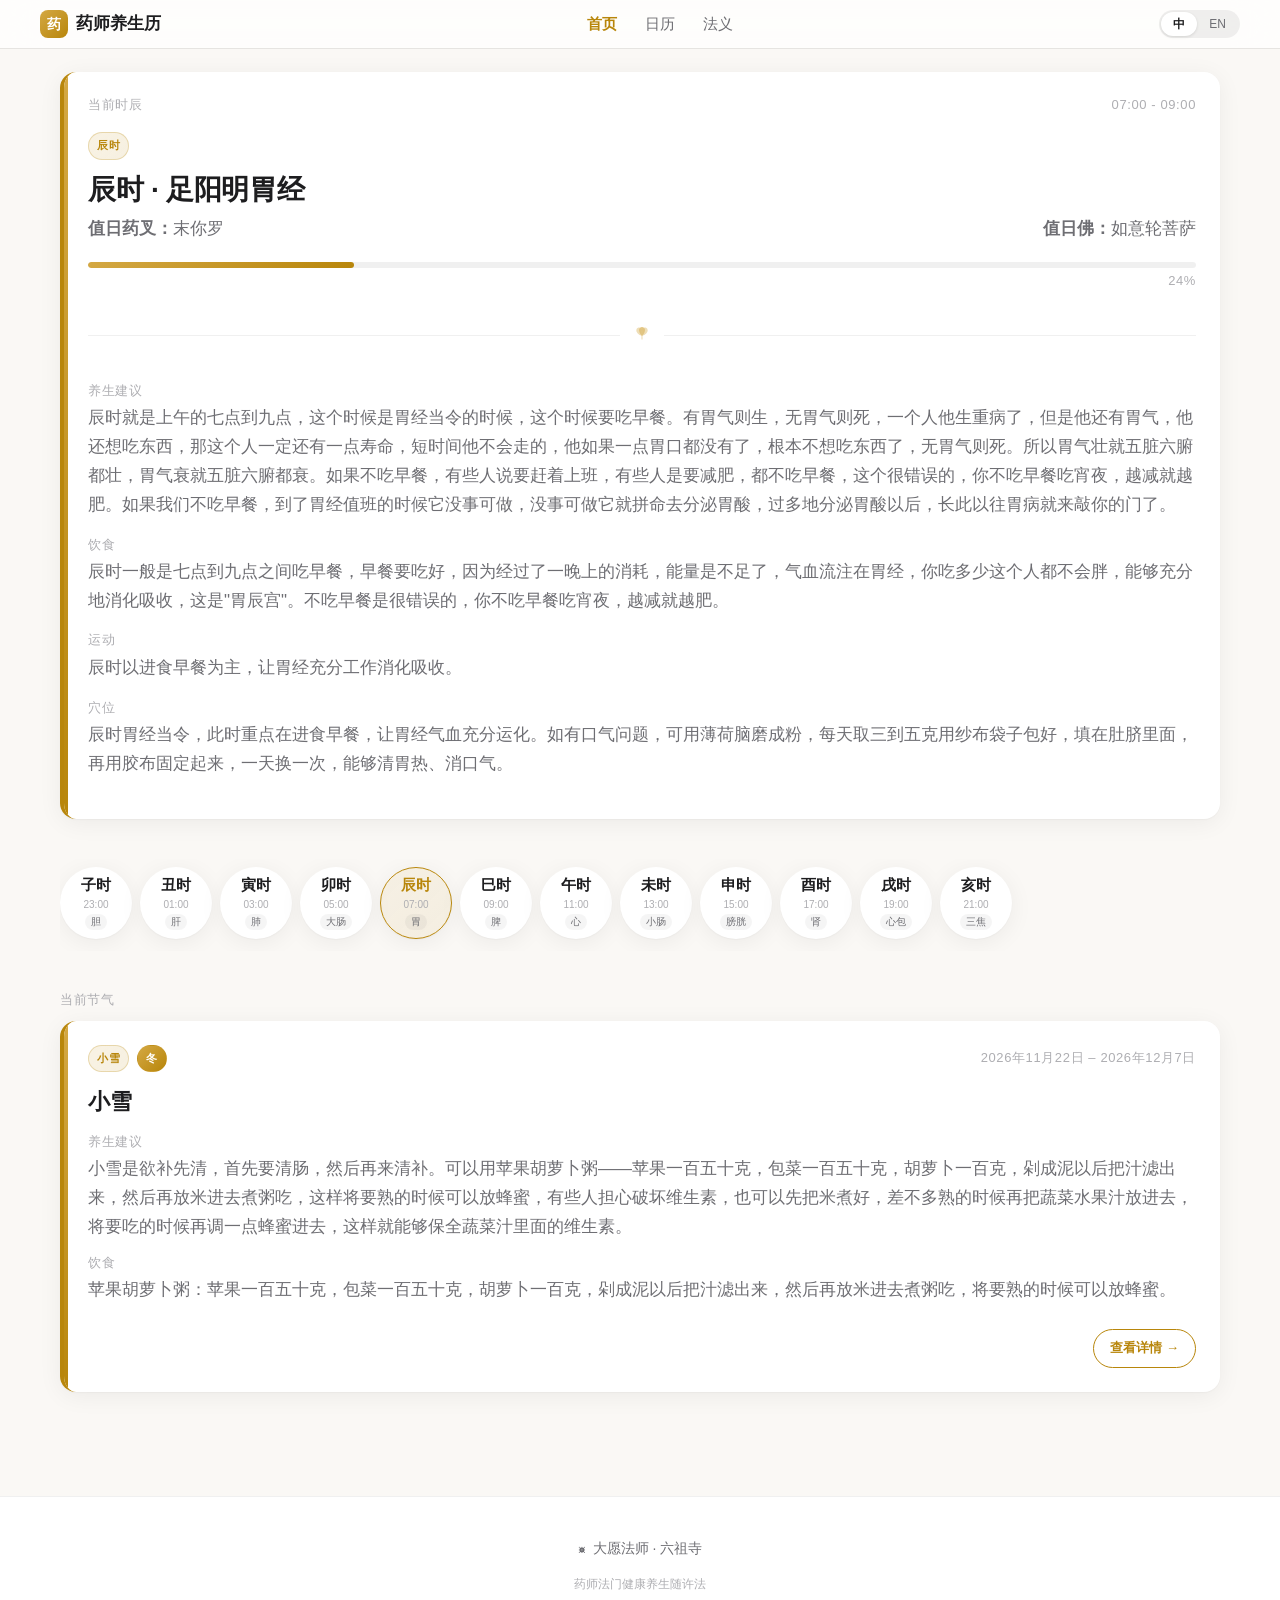
==== index.html @ 03f1bae2 "feat: add home page with shichen hero, timeline, and jieqi card Co-Authored-By: Claude Opus 4.6 (1M " ====
<!DOCTYPE html>
<html lang="zh-CN">
<head>
  <meta charset="UTF-8">
  <meta name="viewport" content="width=device-width, initial-scale=1.0">
  <title>药师法门 · 养生 | Medicine Buddha Wellness</title>
  <link rel="stylesheet" href="css/style.css">
</head>
<body>
  <nav id="main-nav" class="nav"></nav>

  <main class="page-container fade-in">
    <section id="shichen-hero" class="section"></section>
    <section id="shichen-timeline" class="section"></section>
    <section id="jieqi-card" class="section"></section>
  </main>

  <footer id="footer" class="footer"></footer>
  <nav id="bottom-nav" class="bottom-nav"></nav>

  <script type="module">
    import { renderNav, renderFooter } from './js/app.js';
    import { renderShichenHero, renderShichenTimeline, startAutoRefresh } from './js/shichen.js';
    import { renderJieqiCard } from './js/jieqi.js';

    renderNav('home');
    renderShichenHero();
    renderShichenTimeline();
    renderJieqiCard();
    renderFooter();
    startAutoRefresh();

    document.addEventListener('langchange', () => {
      renderNav('home');
      renderShichenHero();
      renderShichenTimeline();
      renderJieqiCard();
      renderFooter();
    });
  </script>
</body>
</html>
---- css/style.css ----
/* ============================================================
   Yaoshi Health Calendar — Design System
   Apple-inspired gold/white theme
   ============================================================ */

/* ============================================================
   1. CSS CUSTOM PROPERTIES (DESIGN TOKENS)
   ============================================================ */

:root {
  /* Colors — Gold */
  --color-gold-primary: #B8860B;
  --color-gold-light: #D4A843;
  --color-gold-gradient: linear-gradient(135deg, #D4A843, #B8860B);
  --color-gold-gradient-reverse: linear-gradient(135deg, #B8860B, #D4A843);
  --color-cream: #F5ECD7;

  /* Colors — Neutrals */
  --color-bg-page: #FAF8F5;
  --color-bg-card: #FFFFFF;
  --color-bg-frosted: rgba(255, 255, 255, 0.72);
  --color-text-primary: #1D1D1F;
  --color-text-secondary: #6E6E73;
  --color-text-tertiary: #AEAEB2;
  --color-divider: rgba(0, 0, 0, 0.06);

  /* Colors — Semantic */
  --color-success: #34C759;
  --color-warning: #FF9500;
  --color-danger: #FF3B30;

  /* Typography — Font Families */
  --font-ui: -apple-system, BlinkMacSystemFont, "SF Pro Display", "SF Pro Text",
    "PingFang SC", "Noto Sans SC", "Helvetica Neue", sans-serif;
  --font-reading: "Noto Serif SC", "Songti SC", Georgia, serif;

  /* Typography — Sizes */
  --text-large-title-size: 34px;
  --text-title-1-size: 28px;
  --text-title-2-size: 22px;
  --text-title-3-size: 20px;
  --text-body-size: 17px;
  --text-caption-size: 13px;
  --text-reading-size: 18px;

  /* Spacing */
  --space-2: 2px;
  --space-4: 4px;
  --space-6: 6px;
  --space-8: 8px;
  --space-12: 12px;
  --space-16: 16px;
  --space-20: 20px;
  --space-24: 24px;
  --space-32: 32px;
  --space-40: 40px;
  --space-48: 48px;
  --space-56: 56px;
  --space-64: 64px;
  --space-80: 80px;

  /* Border Radius */
  --radius-sm: 8px;
  --radius-md: 12px;
  --radius-card: 16px;
  --radius-lg: 20px;
  --radius-xl: 24px;
  --radius-pill: 9999px;

  /* Shadows */
  --shadow-card: 0 4px 24px rgba(0, 0, 0, 0.06), 0 1px 2px rgba(0, 0, 0, 0.04);
  --shadow-card-hover: 0 8px 32px rgba(0, 0, 0, 0.10), 0 2px 4px rgba(0, 0, 0, 0.06);
  --shadow-nav: 0 1px 0 rgba(0, 0, 0, 0.08);
  --shadow-bottom-nav: 0 -1px 0 rgba(0, 0, 0, 0.08);
  --shadow-gold: 0 4px 16px rgba(184, 134, 11, 0.24);

  /* Transitions */
  --transition-base: 350ms cubic-bezier(0.25, 0.1, 0.25, 1);
  --transition-fast: 200ms cubic-bezier(0.25, 0.1, 0.25, 1);
  --transition-slow: 500ms cubic-bezier(0.25, 0.1, 0.25, 1);

  /* Layout */
  --nav-height: 48px;
  --bottom-nav-height: 56px;
  --content-max-width: 1200px;
  --sidebar-width: 260px;

  /* Z-index */
  --z-base: 1;
  --z-card: 10;
  --z-nav: 100;
  --z-bottom-nav: 100;
  --z-overlay: 200;
  --z-modal: 300;
}

/* ============================================================
   2. RESET & BASE STYLES
   ============================================================ */

*,
*::before,
*::after {
  box-sizing: border-box;
  margin: 0;
  padding: 0;
}

html {
  font-size: 16px;
  scroll-behavior: smooth;
  -webkit-text-size-adjust: 100%;
  text-size-adjust: 100%;
}

body {
  font-family: var(--font-ui);
  font-size: var(--text-body-size);
  font-weight: 400;
  line-height: 1.6;
  color: var(--color-text-primary);
  background-color: var(--color-bg-page);
  -webkit-font-smoothing: antialiased;
  -moz-osx-font-smoothing: grayscale;
  min-height: 100vh;
}

img,
video {
  max-width: 100%;
  height: auto;
  display: block;
}

a {
  color: var(--color-gold-primary);
  text-decoration: none;
  transition: color var(--transition-fast);
}

a:hover {
  color: var(--color-gold-light);
}

ul,
ol {
  list-style: none;
}

button {
  font-family: inherit;
  cursor: pointer;
  border: none;
  background: none;
  padding: 0;
}

input,
select,
textarea {
  font-family: inherit;
  font-size: inherit;
}

/* Focus visible — accessibility */
:focus-visible {
  outline: 2px solid var(--color-gold-primary);
  outline-offset: 2px;
  border-radius: var(--radius-sm);
}

/* ============================================================
   3. TYPOGRAPHY CLASSES
   ============================================================ */

.large-title {
  font-family: var(--font-ui);
  font-size: var(--text-large-title-size);
  font-weight: 700;
  letter-spacing: -0.4px;
  line-height: 1.2;
  color: var(--color-text-primary);
}

.title-1 {
  font-family: var(--font-ui);
  font-size: var(--text-title-1-size);
  font-weight: 700;
  letter-spacing: -0.3px;
  line-height: 1.25;
  color: var(--color-text-primary);
}

.title-2 {
  font-family: var(--font-ui);
  font-size: var(--text-title-2-size);
  font-weight: 700;
  letter-spacing: -0.2px;
  line-height: 1.3;
  color: var(--color-text-primary);
}

.title-3 {
  font-family: var(--font-ui);
  font-size: var(--text-title-3-size);
  font-weight: 600;
  letter-spacing: -0.1px;
  line-height: 1.35;
  color: var(--color-text-primary);
}

.body-text {
  font-family: var(--font-ui);
  font-size: var(--text-body-size);
  font-weight: 400;
  line-height: 1.6;
  color: var(--color-text-primary);
}

.caption {
  font-family: var(--font-ui);
  font-size: var(--text-caption-size);
  font-weight: 400;
  line-height: 1.4;
  letter-spacing: 0.6px;
  text-transform: uppercase;
  color: var(--color-text-tertiary);
}

.reading-text {
  font-family: var(--font-reading);
  font-size: var(--text-reading-size);
  font-weight: 400;
  line-height: 1.8;
  color: var(--color-text-primary);
}

/* Text color utilities */
.text-primary   { color: var(--color-text-primary); }
.text-secondary { color: var(--color-text-secondary); }
.text-tertiary  { color: var(--color-text-tertiary); }
.text-gold      { color: var(--color-gold-primary); }

/* ============================================================
   4. NAVIGATION BAR
   ============================================================ */

.nav {
  position: fixed;
  top: 0;
  left: 0;
  right: 0;
  z-index: var(--z-nav);
  height: var(--nav-height);
  background: var(--color-bg-frosted);
  -webkit-backdrop-filter: blur(20px) saturate(180%);
  backdrop-filter: blur(20px) saturate(180%);
  box-shadow: var(--shadow-nav);
  display: flex;
  align-items: center;
  padding: 0 var(--space-20);
}

.nav__inner {
  display: flex;
  align-items: center;
  justify-content: space-between;
  width: 100%;
  max-width: var(--content-max-width);
  margin: 0 auto;
}

.nav__logo {
  display: flex;
  align-items: center;
  gap: var(--space-8);
  text-decoration: none;
}

.nav__logo-icon {
  width: 28px;
  height: 28px;
  background: var(--color-gold-gradient);
  border-radius: var(--radius-sm);
  display: flex;
  align-items: center;
  justify-content: center;
  color: #fff;
  font-size: 14px;
  font-weight: 700;
  flex-shrink: 0;
}

.nav__logo-text {
  font-size: 17px;
  font-weight: 600;
  color: var(--color-text-primary);
  letter-spacing: -0.1px;
}

.nav__links {
  display: flex;
  align-items: center;
  gap: var(--space-4);
}

.nav__link {
  font-size: 15px;
  font-weight: 500;
  color: var(--color-text-secondary);
  padding: var(--space-6) var(--space-12);
  border-radius: var(--radius-sm);
  transition: color var(--transition-fast), background var(--transition-fast);
  text-decoration: none;
}

.nav__link:hover {
  color: var(--color-text-primary);
  background: rgba(0, 0, 0, 0.04);
}

.nav__link--active {
  color: var(--color-gold-primary);
  font-weight: 600;
}

.nav__link--active:hover {
  color: var(--color-gold-primary);
  background: rgba(184, 134, 11, 0.06);
}

/* Language segmented control */
.lang-toggle {
  display: flex;
  align-items: center;
  background: rgba(0, 0, 0, 0.06);
  border-radius: var(--radius-pill);
  padding: 2px;
  gap: 0;
}

.lang-toggle__btn {
  font-family: var(--font-ui);
  font-size: 12px;
  font-weight: 500;
  color: var(--color-text-secondary);
  padding: 4px 12px;
  border-radius: var(--radius-pill);
  cursor: pointer;
  border: none;
  background: none;
  transition: background var(--transition-fast), color var(--transition-fast);
  white-space: nowrap;
  line-height: 1.4;
}

.lang-toggle__btn:hover {
  color: var(--color-text-primary);
}

.lang-toggle__btn--active {
  background: var(--color-bg-card);
  color: var(--color-text-primary);
  font-weight: 600;
  box-shadow: 0 1px 3px rgba(0, 0, 0, 0.12);
}

/* ============================================================
   5. CARD STYLES
   ============================================================ */

/* Base card */
.card {
  background: var(--color-bg-card);
  border-radius: var(--radius-card);
  box-shadow: var(--shadow-card);
  overflow: hidden;
  transition: transform var(--transition-base), box-shadow var(--transition-base);
}

.card:hover {
  transform: translateY(-2px);
  box-shadow: var(--shadow-card-hover);
}

.card:active {
  transform: scale(0.98);
  transition-duration: var(--transition-fast);
}

.card__body {
  padding: var(--space-20);
}

.card__header {
  padding: var(--space-20) var(--space-20) 0;
}

.card__footer {
  padding: 0 var(--space-20) var(--space-20);
}

/* Hero card — gold gradient left border */
.card--hero {
  position: relative;
  border-left: 4px solid transparent;
  background-clip: padding-box;
}

.card--hero::before {
  content: "";
  position: absolute;
  inset: 0;
  left: -4px;
  border-radius: var(--radius-card);
  background: var(--color-gold-gradient);
  z-index: -1;
}

/* Alternative hero approach using border-image */
.card--hero-border {
  border-left: 4px solid var(--color-gold-primary);
  background: var(--color-bg-card);
  border-radius: var(--radius-card);
  box-shadow: var(--shadow-card);
  overflow: hidden;
  transition: transform var(--transition-base), box-shadow var(--transition-base);
  position: relative;
}

.card--hero-border::after {
  content: "";
  position: absolute;
  left: 0;
  top: 0;
  bottom: 0;
  width: 4px;
  background: var(--color-gold-gradient);
  border-radius: var(--radius-card) 0 0 var(--radius-card);
}

.card--hero-border:hover {
  transform: translateY(-2px);
  box-shadow: var(--shadow-card-hover);
}

/* Grouped card — inset list style */
.card--grouped {
  background: var(--color-bg-card);
  border-radius: var(--radius-card);
  box-shadow: var(--shadow-card);
  overflow: hidden;
}

.card--grouped .card-row {
  display: flex;
  align-items: center;
  padding: var(--space-16) var(--space-20);
  border-bottom: 1px solid var(--color-divider);
  transition: background var(--transition-fast);
}

.card--grouped .card-row:last-child {
  border-bottom: none;
}

.card--grouped .card-row:hover {
  background: rgba(0, 0, 0, 0.02);
}

/* Frosted glass card */
.card--frosted {
  background: var(--color-bg-frosted);
  -webkit-backdrop-filter: blur(20px) saturate(180%);
  backdrop-filter: blur(20px) saturate(180%);
  border: 1px solid rgba(255, 255, 255, 0.5);
  border-radius: var(--radius-card);
  box-shadow: var(--shadow-card);
  transition: transform var(--transition-base), box-shadow var(--transition-base);
}

.card--frosted:hover {
  transform: translateY(-2px);
  box-shadow: var(--shadow-card-hover);
}

/* Cream card */
.card--cream {
  background: var(--color-cream);
  border-radius: var(--radius-card);
  box-shadow: var(--shadow-card);
}

/* ============================================================
   6. LAYOUT UTILITIES
   ============================================================ */

/* Page container */
.page-container {
  max-width: var(--content-max-width);
  margin: 0 auto;
  padding: 0 var(--space-20);
  padding-top: calc(var(--nav-height) + var(--space-24));
  padding-bottom: var(--space-64);
}

/* On mobile, account for bottom nav */
@media (max-width: 767px) {
  .page-container {
    padding-bottom: calc(var(--bottom-nav-height) + var(--space-32));
  }
}

/* Section */
.section {
  margin-bottom: var(--space-40);
}

.section__header {
  display: flex;
  align-items: baseline;
  justify-content: space-between;
  margin-bottom: var(--space-16);
}

.section__title {
  font-size: var(--text-title-2-size);
  font-weight: 700;
  color: var(--color-text-primary);
  letter-spacing: -0.2px;
}

.section__link {
  font-size: var(--text-caption-size);
  font-weight: 500;
  color: var(--color-gold-primary);
  text-transform: uppercase;
  letter-spacing: 0.6px;
}

/* Grid utilities */
.grid-2 {
  display: grid;
  grid-template-columns: repeat(2, 1fr);
  gap: var(--space-16);
}

.grid-3 {
  display: grid;
  grid-template-columns: repeat(3, 1fr);
  gap: var(--space-16);
}

.grid-4 {
  display: grid;
  grid-template-columns: repeat(4, 1fr);
  gap: var(--space-16);
}

@media (max-width: 1023px) {
  .grid-3 { grid-template-columns: repeat(2, 1fr); }
  .grid-4 { grid-template-columns: repeat(2, 1fr); }
}

@media (max-width: 767px) {
  .grid-2 { grid-template-columns: 1fr; }
  .grid-3 { grid-template-columns: 1fr; }
  .grid-4 { grid-template-columns: repeat(2, 1fr); }
}

/* Flex utilities */
.flex-between {
  display: flex;
  align-items: center;
  justify-content: space-between;
}

.flex-center {
  display: flex;
  align-items: center;
  justify-content: center;
}

.flex-start {
  display: flex;
  align-items: center;
  justify-content: flex-start;
}

.flex-col {
  display: flex;
  flex-direction: column;
}

.gap-4  { gap: var(--space-4); }
.gap-8  { gap: var(--space-8); }
.gap-12 { gap: var(--space-12); }
.gap-16 { gap: var(--space-16); }
.gap-20 { gap: var(--space-20); }
.gap-24 { gap: var(--space-24); }

/* Spacing utilities */
.mt-8  { margin-top: var(--space-8); }
.mt-12 { margin-top: var(--space-12); }
.mt-16 { margin-top: var(--space-16); }
.mt-24 { margin-top: var(--space-24); }
.mt-32 { margin-top: var(--space-32); }
.mb-8  { margin-bottom: var(--space-8); }
.mb-12 { margin-bottom: var(--space-12); }
.mb-16 { margin-bottom: var(--space-16); }
.mb-24 { margin-bottom: var(--space-24); }
.mb-32 { margin-bottom: var(--space-32); }

/* Animations */
@keyframes fadeIn {
  from {
    opacity: 0;
    transform: translateY(12px);
  }
  to {
    opacity: 1;
    transform: translateY(0);
  }
}

@keyframes fadeInScale {
  from {
    opacity: 0;
    transform: scale(0.96);
  }
  to {
    opacity: 1;
    transform: scale(1);
  }
}

@keyframes shimmer {
  from { background-position: -200% center; }
  to   { background-position: 200% center; }
}

@keyframes spin {
  to { transform: rotate(360deg); }
}

.fade-in {
  animation: fadeIn 0.5s var(--transition-base) both;
}

.fade-in-scale {
  animation: fadeInScale 0.4s var(--transition-base) both;
}

/* Staggered delay utilities */
.delay-1 { animation-delay: 50ms; }
.delay-2 { animation-delay: 100ms; }
.delay-3 { animation-delay: 150ms; }
.delay-4 { animation-delay: 200ms; }
.delay-5 { animation-delay: 250ms; }

/* ============================================================
   7. UI COMPONENTS
   ============================================================ */

/* Gold tag / badge */
.gold-tag {
  display: inline-flex;
  align-items: center;
  gap: var(--space-4);
  padding: var(--space-4) var(--space-8);
  background: linear-gradient(135deg, rgba(212, 168, 67, 0.15), rgba(184, 134, 11, 0.12));
  border: 1px solid rgba(184, 134, 11, 0.25);
  color: var(--color-gold-primary);
  font-size: 11px;
  font-weight: 600;
  letter-spacing: 0.5px;
  text-transform: uppercase;
  border-radius: var(--radius-pill);
  white-space: nowrap;
}

.gold-tag--solid {
  background: var(--color-gold-gradient);
  border-color: transparent;
  color: #fff;
}

/* Progress bar */
.progress-bar {
  width: 100%;
  height: 6px;
  background: var(--color-divider);
  border-radius: var(--radius-pill);
  overflow: hidden;
}

.progress-bar__fill {
  height: 100%;
  background: var(--color-gold-gradient);
  border-radius: var(--radius-pill);
  transition: width var(--transition-slow);
  transform-origin: left center;
}

.progress-bar--thin {
  height: 3px;
}

.progress-bar--thick {
  height: 10px;
}

/* Reading progress bar — fixed top */
.reading-progress-bar {
  position: fixed;
  top: var(--nav-height);
  left: 0;
  right: 0;
  height: 3px;
  background: transparent;
  z-index: var(--z-nav);
}

.reading-progress-bar__fill {
  height: 100%;
  background: var(--color-gold-gradient);
  width: 0%;
  transition: width 100ms linear;
}

/* Lotus divider */
.lotus-divider {
  display: flex;
  align-items: center;
  gap: var(--space-12);
  margin: var(--space-32) 0;
  color: var(--color-text-tertiary);
}

.lotus-divider::before,
.lotus-divider::after {
  content: "";
  flex: 1;
  height: 1px;
  background: var(--color-divider);
}

.lotus-divider__icon {
  font-size: 16px;
  color: var(--color-gold-light);
  opacity: 0.7;
  flex-shrink: 0;
}

/* Thin plain divider */
.divider {
  height: 1px;
  background: var(--color-divider);
  margin: var(--space-24) 0;
}

/* Button styles */
.btn {
  display: inline-flex;
  align-items: center;
  justify-content: center;
  gap: var(--space-8);
  padding: var(--space-12) var(--space-24);
  font-family: var(--font-ui);
  font-size: 15px;
  font-weight: 600;
  border-radius: var(--radius-pill);
  cursor: pointer;
  transition: all var(--transition-fast);
  white-space: nowrap;
  border: none;
}

.btn:active {
  transform: scale(0.97);
}

.btn--gold {
  background: var(--color-gold-gradient);
  color: #fff;
  box-shadow: var(--shadow-gold);
}

.btn--gold:hover {
  box-shadow: 0 6px 20px rgba(184, 134, 11, 0.36);
  filter: brightness(1.05);
}

.btn--ghost {
  background: transparent;
  color: var(--color-gold-primary);
  border: 1.5px solid var(--color-gold-primary);
}

.btn--ghost:hover {
  background: rgba(184, 134, 11, 0.06);
}

.btn--sm {
  font-size: 13px;
  padding: var(--space-8) var(--space-16);
}

/* ============================================================
   8. MOBILE BOTTOM TAB BAR
   ============================================================ */

.bottom-nav {
  display: none; /* hidden on desktop */
  position: fixed;
  bottom: 0;
  left: 0;
  right: 0;
  z-index: var(--z-bottom-nav);
  height: var(--bottom-nav-height);
  background: var(--color-bg-frosted);
  -webkit-backdrop-filter: blur(20px) saturate(180%);
  backdrop-filter: blur(20px) saturate(180%);
  box-shadow: var(--shadow-bottom-nav);
  padding-bottom: env(safe-area-inset-bottom, 0px);
}

.bottom-nav__inner {
  display: flex;
  align-items: stretch;
  height: 100%;
}

.bottom-nav__tab {
  flex: 1;
  display: flex;
  flex-direction: column;
  align-items: center;
  justify-content: center;
  gap: 3px;
  cursor: pointer;
  text-decoration: none;
  color: var(--color-text-tertiary);
  transition: color var(--transition-fast);
  padding: var(--space-6) var(--space-4);
  min-width: 0;
  -webkit-tap-highlight-color: transparent;
}

.bottom-nav__tab:hover {
  color: var(--color-text-secondary);
}

.bottom-nav__tab--active {
  color: var(--color-gold-primary);
}

.bottom-nav__icon {
  width: 24px;
  height: 24px;
  flex-shrink: 0;
}

.bottom-nav__label {
  font-size: 10px;
  font-weight: 500;
  letter-spacing: 0.3px;
  line-height: 1;
  white-space: nowrap;
}

@media (max-width: 767px) {
  .bottom-nav {
    display: block;
  }

  /* Hide desktop nav links on mobile */
  .nav__links {
    display: none;
  }
}

/* ============================================================
   9. SHICHEN TIMELINE
   ============================================================ */

.shichen-timeline {
  display: flex;
  overflow-x: auto;
  scroll-snap-type: x mandatory;
  -webkit-overflow-scrolling: touch;
  gap: var(--space-8);
  padding: var(--space-8) 0 var(--space-12);
  scrollbar-width: none;
  -ms-overflow-style: none;
}

.shichen-timeline::-webkit-scrollbar {
  display: none;
}

.shichen-pill {
  flex-shrink: 0;
  scroll-snap-align: start;
  display: flex;
  flex-direction: column;
  align-items: center;
  gap: var(--space-4);
  padding: var(--space-8) var(--space-16);
  background: var(--color-bg-card);
  border-radius: var(--radius-pill);
  box-shadow: var(--shadow-card);
  cursor: pointer;
  transition: all var(--transition-fast);
  border: 1.5px solid transparent;
  min-width: 72px;
}

.shichen-pill:hover {
  transform: translateY(-1px);
  box-shadow: var(--shadow-card-hover);
}

.shichen-pill--active {
  border-color: var(--color-gold-primary);
  background: linear-gradient(135deg, rgba(212, 168, 67, 0.1), rgba(184, 134, 11, 0.08));
}

.shichen-pill__name {
  font-size: 15px;
  font-weight: 600;
  color: var(--color-text-primary);
}

.shichen-pill--active .shichen-pill__name {
  color: var(--color-gold-primary);
}

.shichen-pill__time {
  font-size: 11px;
  color: var(--color-text-tertiary);
  white-space: nowrap;
}

.shichen-pill__element {
  font-size: 10px;
  font-weight: 500;
  color: var(--color-text-secondary);
  background: rgba(0, 0, 0, 0.04);
  padding: 1px 6px;
  border-radius: var(--radius-pill);
}

/* ============================================================
   10. CALENDAR GRID
   ============================================================ */

.calendar-grid-wrapper {
  background: var(--color-bg-card);
  border-radius: var(--radius-card);
  box-shadow: var(--shadow-card);
  overflow: hidden;
}

/* Weekday header row */
.calendar-weekdays {
  display: grid;
  grid-template-columns: repeat(7, 1fr);
  border-bottom: 1px solid var(--color-divider);
  padding: var(--space-8) 0 var(--space-4);
}

.calendar-weekday {
  font-size: var(--text-caption-size);
  font-weight: 500;
  text-align: center;
  color: var(--color-text-tertiary);
  letter-spacing: 0.4px;
  text-transform: uppercase;
  padding: var(--space-4);
}

.calendar-weekday--weekend {
  color: var(--color-gold-light);
}

/* Calendar body grid */
.calendar-body {
  display: grid;
  grid-template-columns: repeat(7, 1fr);
}

/* Day cell */
.calendar-day {
  display: flex;
  flex-direction: column;
  align-items: center;
  justify-content: flex-start;
  gap: 2px;
  padding: var(--space-8) var(--space-4);
  min-height: 72px;
  border-bottom: 1px solid var(--color-divider);
  border-right: 1px solid var(--color-divider);
  cursor: pointer;
  transition: background var(--transition-fast);
  position: relative;
}

.calendar-day:nth-child(7n) {
  border-right: none;
}

.calendar-day:hover {
  background: rgba(0, 0, 0, 0.02);
}

.calendar-day--other-month {
  opacity: 0.3;
}

.calendar-day--weekend .calendar-day__solar {
  color: var(--color-gold-primary);
}

/* Today highlight */
.calendar-day--today {
  background: rgba(184, 134, 11, 0.04);
}

.calendar-day--today .calendar-day__solar {
  background: var(--color-gold-gradient);
  color: #fff;
  width: 28px;
  height: 28px;
  border-radius: 50%;
  display: flex;
  align-items: center;
  justify-content: center;
  font-weight: 700;
  font-size: 15px;
  line-height: 1;
  box-shadow: var(--shadow-gold);
}

.calendar-day--selected {
  background: rgba(184, 134, 11, 0.06);
}

.calendar-day--selected .calendar-day__solar {
  border: 1.5px solid var(--color-gold-primary);
  width: 28px;
  height: 28px;
  border-radius: 50%;
  display: flex;
  align-items: center;
  justify-content: center;
  font-weight: 600;
}

/* Day cell inner elements */
.calendar-day__solar {
  font-size: 15px;
  font-weight: 500;
  color: var(--color-text-primary);
  line-height: 1;
  width: 28px;
  height: 28px;
  display: flex;
  align-items: center;
  justify-content: center;
  flex-shrink: 0;
}

.calendar-day__lunar {
  font-size: 10px;
  color: var(--color-text-tertiary);
  line-height: 1;
  white-space: nowrap;
}

/* Jieqi (solar term) marker */
.calendar-day__jieqi {
  font-size: 9px;
  font-weight: 600;
  color: var(--color-gold-primary);
  background: linear-gradient(135deg, rgba(212, 168, 67, 0.15), rgba(184, 134, 11, 0.10));
  border: 1px solid rgba(184, 134, 11, 0.2);
  padding: 1px 4px;
  border-radius: 3px;
  white-space: nowrap;
  line-height: 1.3;
}

/* Event dot indicator */
.calendar-day__dots {
  display: flex;
  gap: 2px;
  justify-content: center;
  position: absolute;
  bottom: 4px;
}

.calendar-day__dot {
  width: 4px;
  height: 4px;
  border-radius: 50%;
  background: var(--color-gold-light);
}

/* Calendar nav header */
.calendar-nav {
  display: flex;
  align-items: center;
  justify-content: space-between;
  padding: var(--space-16) var(--space-20);
  border-bottom: 1px solid var(--color-divider);
}

.calendar-nav__title {
  font-size: var(--text-title-3-size);
  font-weight: 600;
  color: var(--color-text-primary);
}

.calendar-nav__btn {
  width: 32px;
  height: 32px;
  border-radius: 50%;
  display: flex;
  align-items: center;
  justify-content: center;
  cursor: pointer;
  color: var(--color-gold-primary);
  background: rgba(184, 134, 11, 0.08);
  border: none;
  transition: background var(--transition-fast), transform var(--transition-fast);
  font-size: 16px;
}

.calendar-nav__btn:hover {
  background: rgba(184, 134, 11, 0.15);
  transform: scale(1.05);
}

/* ============================================================
   11. READINGS PAGE
   ============================================================ */

.readings-layout {
  display: grid;
  grid-template-columns: var(--sidebar-width) 1fr;
  gap: var(--space-32);
  align-items: start;
  padding-top: calc(var(--nav-height) + var(--space-32));
  max-width: var(--content-max-width);
  margin: 0 auto;
  padding-left: var(--space-20);
  padding-right: var(--space-20);
  padding-bottom: var(--space-64);
}

/* Sidebar */
.readings-sidebar {
  position: sticky;
  top: calc(var(--nav-height) + var(--space-20));
  background: var(--color-bg-card);
  border-radius: var(--radius-card);
  box-shadow: var(--shadow-card);
  overflow: hidden;
  max-height: calc(100vh - var(--nav-height) - var(--space-40));
  display: flex;
  flex-direction: column;
}

.readings-sidebar__header {
  padding: var(--space-16) var(--space-20);
  border-bottom: 1px solid var(--color-divider);
  font-size: 11px;
  font-weight: 600;
  color: var(--color-text-tertiary);
  text-transform: uppercase;
  letter-spacing: 0.8px;
  flex-shrink: 0;
}

.readings-sidebar__list {
  overflow-y: auto;
  flex: 1;
  padding: var(--space-8) 0;
  scrollbar-width: thin;
  scrollbar-color: var(--color-divider) transparent;
}

.readings-sidebar__list::-webkit-scrollbar {
  width: 4px;
}

.readings-sidebar__list::-webkit-scrollbar-track {
  background: transparent;
}

.readings-sidebar__list::-webkit-scrollbar-thumb {
  background: var(--color-divider);
  border-radius: 2px;
}

.sidebar-item {
  display: flex;
  align-items: center;
  gap: var(--space-12);
  padding: var(--space-10, 10px) var(--space-20);
  cursor: pointer;
  text-decoration: none;
  transition: background var(--transition-fast);
  border-left: 3px solid transparent;
}

.sidebar-item:hover {
  background: rgba(0, 0, 0, 0.02);
}

.sidebar-item--active {
  background: rgba(184, 134, 11, 0.06);
  border-left-color: var(--color-gold-primary);
}

.sidebar-item__title {
  font-size: 14px;
  font-weight: 500;
  color: var(--color-text-primary);
  line-height: 1.4;
}

.sidebar-item--active .sidebar-item__title {
  color: var(--color-gold-primary);
  font-weight: 600;
}

.sidebar-item__meta {
  font-size: 11px;
  color: var(--color-text-tertiary);
  margin-top: 2px;
}

/* TOC — table of contents within reading */
.toc {
  background: var(--color-cream);
  border-radius: var(--radius-md);
  padding: var(--space-16) var(--space-20);
  margin: var(--space-24) 0;
}

.toc__title {
  font-size: var(--text-caption-size);
  font-weight: 600;
  text-transform: uppercase;
  letter-spacing: 0.8px;
  color: var(--color-text-tertiary);
  margin-bottom: var(--space-12);
}

.toc__list {
  display: flex;
  flex-direction: column;
  gap: var(--space-6);
}

.toc__item {
  font-size: 14px;
  color: var(--color-text-secondary);
  text-decoration: none;
  display: flex;
  align-items: center;
  gap: var(--space-8);
  transition: color var(--transition-fast);
  padding: 2px 0;
}

.toc__item::before {
  content: "";
  width: 4px;
  height: 4px;
  border-radius: 50%;
  background: var(--color-gold-light);
  flex-shrink: 0;
}

.toc__item:hover {
  color: var(--color-gold-primary);
}

.toc__item--active {
  color: var(--color-gold-primary);
  font-weight: 500;
}

/* Reading area */
.reading-area {
  min-width: 0; /* prevent grid blowout */
}

.reading-header {
  margin-bottom: var(--space-32);
  padding-bottom: var(--space-24);
  border-bottom: 1px solid var(--color-divider);
}

.reading-header__tags {
  display: flex;
  flex-wrap: wrap;
  gap: var(--space-8);
  margin-bottom: var(--space-16);
}

.reading-header__title {
  font-family: var(--font-reading);
  font-size: 32px;
  font-weight: 700;
  line-height: 1.25;
  color: var(--color-text-primary);
  letter-spacing: -0.3px;
  margin-bottom: var(--space-12);
}

.reading-header__meta {
  font-size: 14px;
  color: var(--color-text-tertiary);
  display: flex;
  flex-wrap: wrap;
  gap: var(--space-16);
}

.reading-content {
  font-family: var(--font-reading);
  font-size: var(--text-reading-size);
  line-height: 1.8;
  color: var(--color-text-primary);
}

.reading-content h2 {
  font-family: var(--font-ui);
  font-size: var(--text-title-2-size);
  font-weight: 700;
  color: var(--color-text-primary);
  margin-top: var(--space-40);
  margin-bottom: var(--space-16);
  letter-spacing: -0.2px;
}

.reading-content h3 {
  font-family: var(--font-ui);
  font-size: var(--text-title-3-size);
  font-weight: 600;
  color: var(--color-text-primary);
  margin-top: var(--space-32);
  margin-bottom: var(--space-12);
}

.reading-content p {
  margin-bottom: var(--space-20);
}

.reading-content blockquote {
  border-left: 3px solid var(--color-gold-primary);
  padding: var(--space-12) var(--space-20);
  margin: var(--space-24) 0;
  background: rgba(184, 134, 11, 0.04);
  border-radius: 0 var(--radius-sm) var(--radius-sm) 0;
  font-style: italic;
  color: var(--color-text-secondary);
}

.reading-content strong {
  font-weight: 600;
  color: var(--color-text-primary);
}

.reading-content em {
  color: var(--color-gold-primary);
  font-style: normal;
}

/* Mobile sidebar toggle */
.sidebar-toggle {
  display: none;
  align-items: center;
  gap: var(--space-8);
  padding: var(--space-10, 10px) var(--space-16);
  background: var(--color-bg-card);
  border-radius: var(--radius-md);
  box-shadow: var(--shadow-card);
  cursor: pointer;
  font-size: 14px;
  font-weight: 500;
  color: var(--color-text-primary);
  border: none;
  margin-bottom: var(--space-16);
  width: 100%;
  transition: background var(--transition-fast);
}

.sidebar-toggle:hover {
  background: rgba(0, 0, 0, 0.02);
}

/* ============================================================
   12. FOOTER
   ============================================================ */

.footer {
  background: var(--color-bg-card);
  border-top: 1px solid var(--color-divider);
  padding: var(--space-40) var(--space-20);
}

.footer__inner {
  max-width: var(--content-max-width);
  margin: 0 auto;
  display: flex;
  flex-direction: column;
  align-items: center;
  gap: var(--space-16);
  text-align: center;
}

.footer__logo {
  display: flex;
  align-items: center;
  gap: var(--space-8);
  color: var(--color-text-secondary);
  font-size: 14px;
  font-weight: 500;
}

.footer__links {
  display: flex;
  flex-wrap: wrap;
  justify-content: center;
  gap: var(--space-16);
}

.footer__link {
  font-size: 13px;
  color: var(--color-text-tertiary);
  text-decoration: none;
  transition: color var(--transition-fast);
}

.footer__link:hover {
  color: var(--color-gold-primary);
}

.footer__copy {
  font-size: 12px;
  color: var(--color-text-tertiary);
  line-height: 1.5;
}

/* ============================================================
   13. RESPONSIVE BREAKPOINTS
   ============================================================ */

/* ---- Desktop: > 1024px (default / already above) ---- */

/* ---- Tablet: 768px – 1024px ---- */
@media (min-width: 768px) and (max-width: 1023px) {
  .page-container {
    padding-left: var(--space-20);
    padding-right: var(--space-20);
  }

  .readings-layout {
    grid-template-columns: 220px 1fr;
    gap: var(--space-24);
  }

  .calendar-day {
    min-height: 60px;
  }
}

/* ---- Mobile: < 768px ---- */
@media (max-width: 767px) {
  :root {
    --text-large-title-size: 28px;
    --text-title-1-size: 24px;
    --text-title-2-size: 20px;
    --text-title-3-size: 17px;
  }

  .page-container {
    padding-left: var(--space-16);
    padding-right: var(--space-16);
  }

  /* Readings: single column */
  .readings-layout {
    grid-template-columns: 1fr;
    padding-top: calc(var(--nav-height) + var(--space-16));
  }

  .readings-sidebar {
    position: fixed;
    top: 0;
    left: 0;
    right: 0;
    bottom: 0;
    z-index: var(--z-overlay);
    border-radius: 0;
    max-height: 100vh;
    transform: translateX(-100%);
    transition: transform var(--transition-base);
    max-width: 300px;
    box-shadow: 4px 0 24px rgba(0, 0, 0, 0.12);
  }

  .readings-sidebar--open {
    transform: translateX(0);
  }

  .sidebar-overlay {
    display: none;
    position: fixed;
    inset: 0;
    background: rgba(0, 0, 0, 0.4);
    z-index: calc(var(--z-overlay) - 1);
  }

  .sidebar-overlay--visible {
    display: block;
  }

  .sidebar-toggle {
    display: flex;
  }

  /* Calendar adjustments */
  .calendar-day {
    min-height: 48px;
    padding: var(--space-4) 2px;
  }

  .calendar-day__solar {
    font-size: 13px;
    width: 24px;
    height: 24px;
  }

  .calendar-day--today .calendar-day__solar {
    width: 24px;
    height: 24px;
    font-size: 13px;
  }

  .calendar-day__jieqi {
    font-size: 8px;
  }

  /* Nav adjustments */
  .nav__logo-text {
    font-size: 15px;
  }

  /* Reading header */
  .reading-header__title {
    font-size: 24px;
  }

  .reading-content {
    font-size: 16px;
  }

  /* Footer */
  .footer {
    padding: var(--space-32) var(--space-16);
  }
}

/* ============================================================
   14. MISCELLANEOUS UTILITIES
   ============================================================ */

/* Truncation */
.truncate {
  overflow: hidden;
  text-overflow: ellipsis;
  white-space: nowrap;
}

.line-clamp-2 {
  display: -webkit-box;
  -webkit-line-clamp: 2;
  -webkit-box-orient: vertical;
  overflow: hidden;
}

.line-clamp-3 {
  display: -webkit-box;
  -webkit-line-clamp: 3;
  -webkit-box-orient: vertical;
  overflow: hidden;
}

/* Visibility */
.hidden { display: none !important; }
.invisible { visibility: hidden; }

/* Desktop/mobile show-hide helpers */
.desktop-only { display: block; }
.mobile-only  { display: none; }

@media (max-width: 767px) {
  .desktop-only { display: none; }
  .mobile-only  { display: block; }
}

/* Scrollbar polish */
.scroll-x {
  overflow-x: auto;
  scrollbar-width: none;
  -ms-overflow-style: none;
}
.scroll-x::-webkit-scrollbar { display: none; }

/* Reduce motion */
@media (prefers-reduced-motion: reduce) {
  *,
  *::before,
  *::after {
    animation-duration: 0.01ms !important;
    animation-iteration-count: 1 !important;
    transition-duration: 0.01ms !important;
    scroll-behavior: auto !important;
  }
}
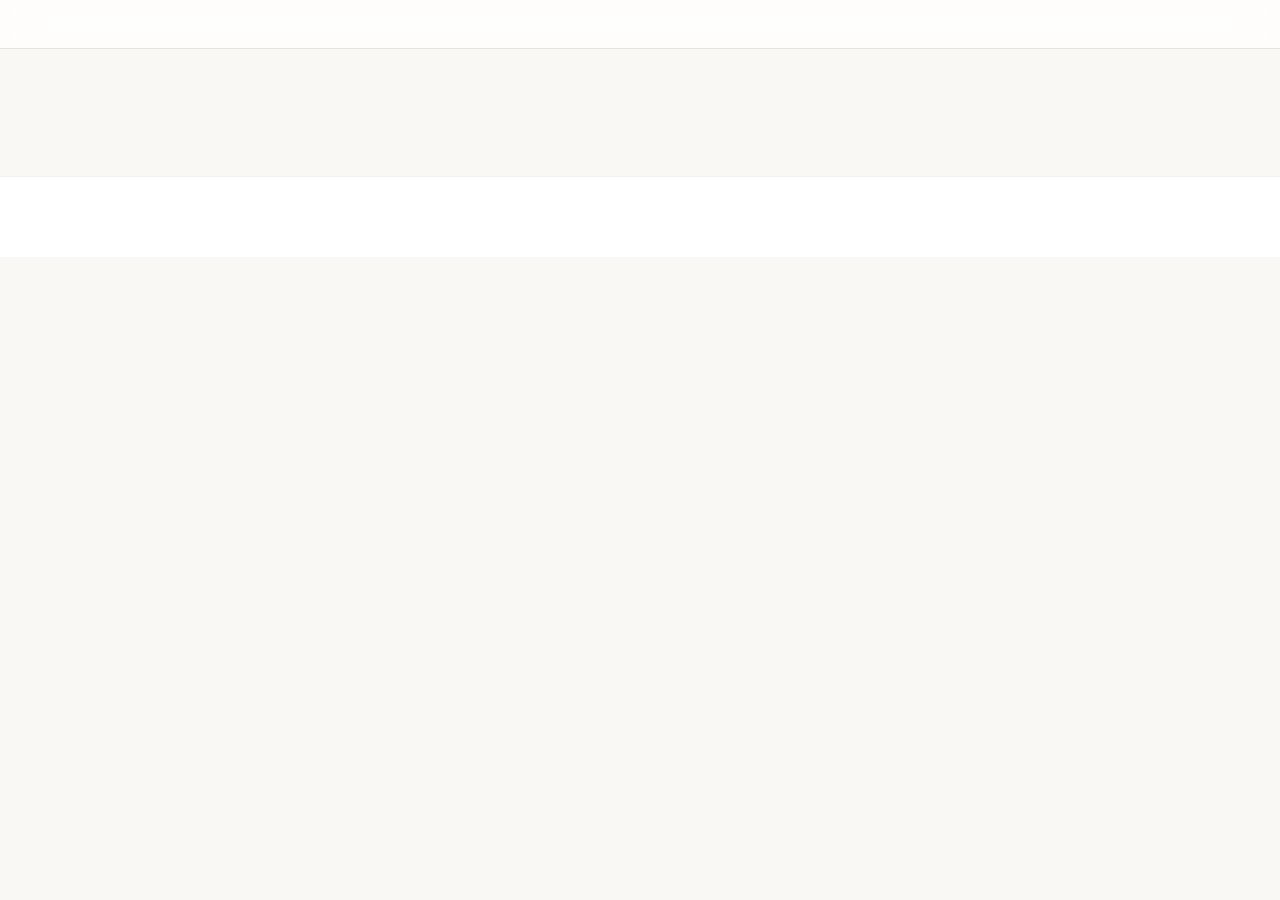
==== commit 6c97fac6: "fix: language toggle, listener leaks, missing CSS var, mobile padding, jieqi recipe details, OG/iOS " ====
--- a/index.html
+++ b/index.html
@@ -4,6 +4,14 @@
   <meta charset="UTF-8">
   <meta name="viewport" content="width=device-width, initial-scale=1.0">
   <title>药师法门 · 养生 | Medicine Buddha Wellness</title>
+  <meta name="description" content="药师法门健康养生随许法 — 大愿法师讲述。Medicine Buddha health cultivation practices.">
+  <meta name="theme-color" content="#B8860B">
+  <meta name="apple-mobile-web-app-capable" content="yes">
+  <meta name="apple-mobile-web-app-status-bar-style" content="default">
+  <meta property="og:title" content="药师法门 · 养生 | Medicine Buddha Wellness">
+  <meta property="og:description" content="药师法门健康养生随许法 — 大愿法师讲述。Auto-detect your current 时辰 and 节气 for personalized health advice.">
+  <meta property="og:type" content="website">
+  <link rel="icon" href="data:image/svg+xml,<svg xmlns='http://www.w3.org/2000/svg' viewBox='0 0 100 100'><text y='.9em' font-size='90'>🪷</text></svg>">
   <link rel="stylesheet" href="css/style.css">
 </head>
 <body>
@@ -30,7 +38,7 @@
     renderFooter();
     startAutoRefresh();
 
-    document.addEventListener('langchange', () => {
+    window.addEventListener('langchange', () => {
       renderNav('home');
       renderShichenHero();
       renderShichenTimeline();
--- a/css/style.css
+++ b/css/style.css
@@ -48,6 +48,7 @@
   --space-4: 4px;
   --space-6: 6px;
   --space-8: 8px;
+  --space-10: 10px;
   --space-12: 12px;
   --space-16: 16px;
   --space-20: 20px;
@@ -1497,6 +1498,7 @@
   .readings-layout {
     grid-template-columns: 1fr;
     padding-top: calc(var(--nav-height) + var(--space-16));
+    padding-bottom: calc(var(--bottom-nav-height) + var(--space-32));
   }
 
   .readings-sidebar {
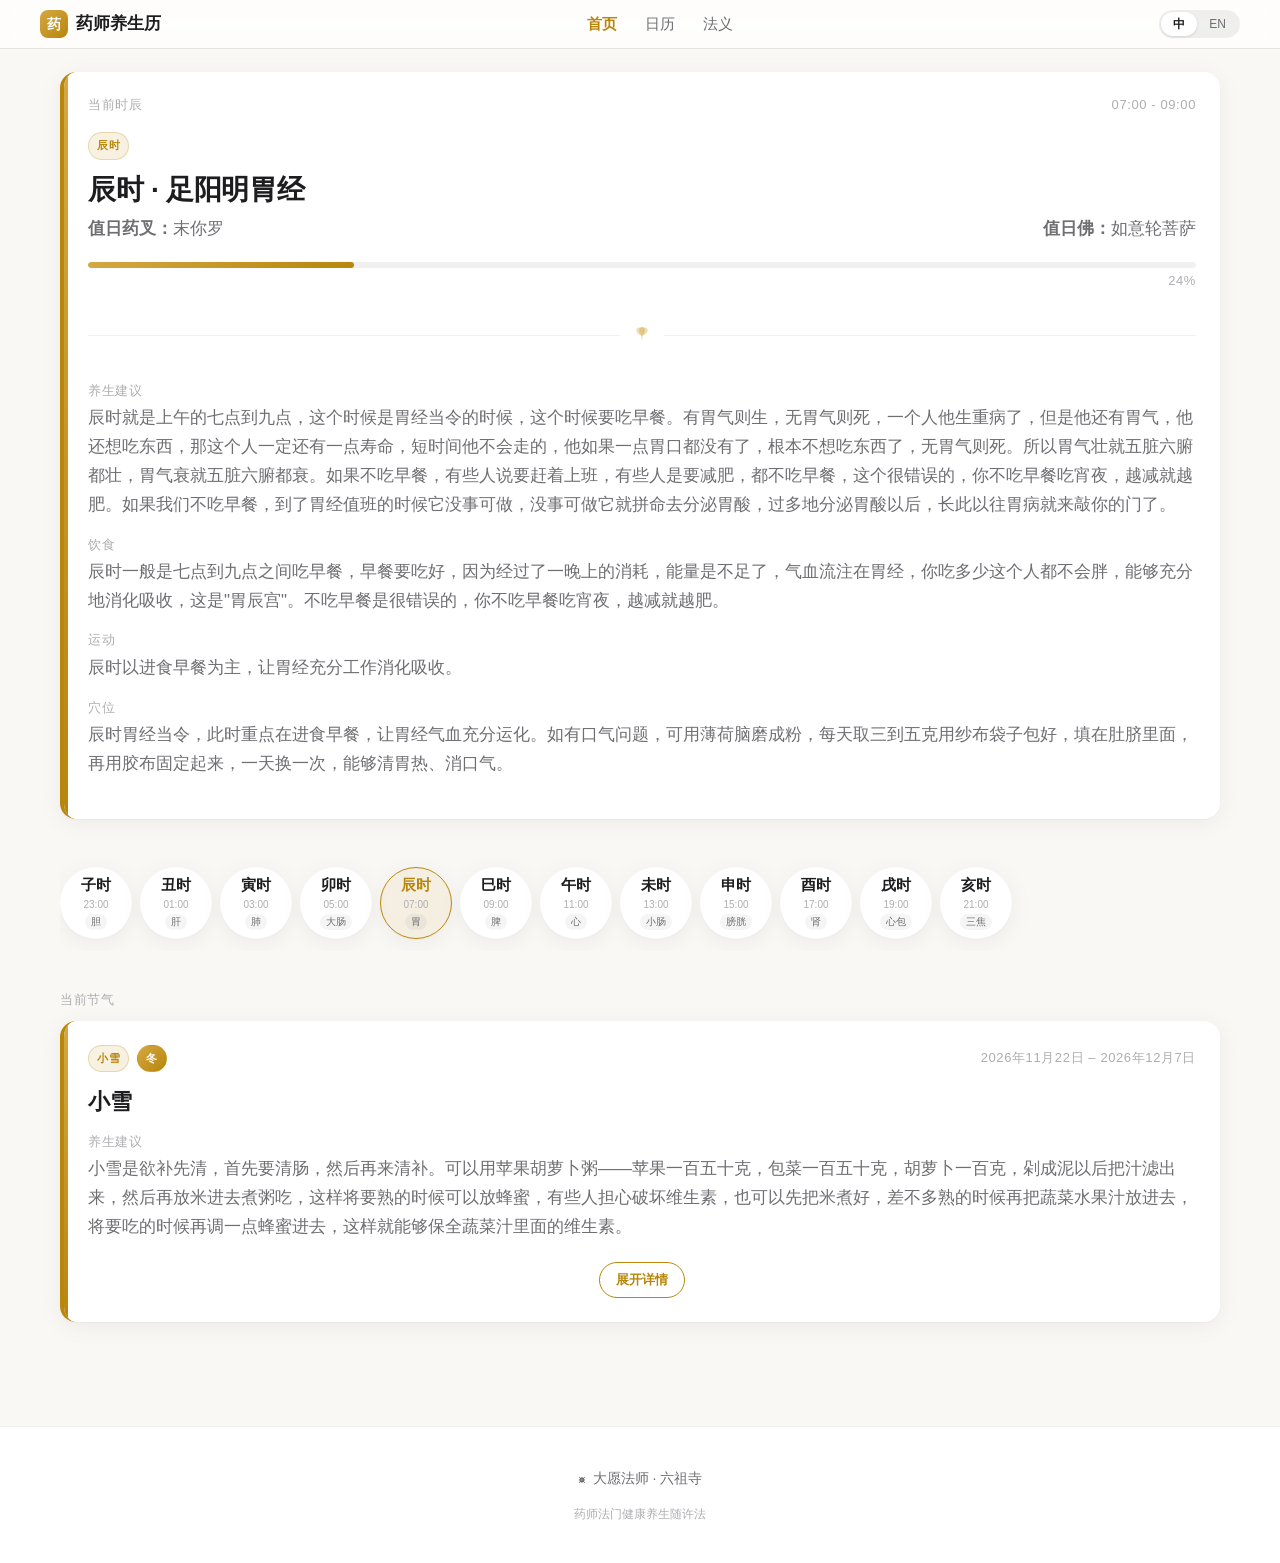
==== commit 7ed92a71: "feat: add PWA support (manifest + service worker) for installable offline app" ====
--- a/index.html
+++ b/index.html
@@ -12,6 +12,7 @@
   <meta property="og:description" content="药师法门健康养生随许法 — 大愿法师讲述。Auto-detect your current 时辰 and 节气 for personalized health advice.">
   <meta property="og:type" content="website">
   <link rel="icon" href="data:image/svg+xml,<svg xmlns='http://www.w3.org/2000/svg' viewBox='0 0 100 100'><text y='.9em' font-size='90'>🪷</text></svg>">
+  <link rel="manifest" href="manifest.json">
   <link rel="stylesheet" href="css/style.css">
 </head>
 <body>
@@ -45,6 +46,10 @@
       renderJieqiCard();
       renderFooter();
     });
+
+    if ('serviceWorker' in navigator) {
+      navigator.serviceWorker.register('./sw.js');
+    }
   </script>
 </body>
 </html>
